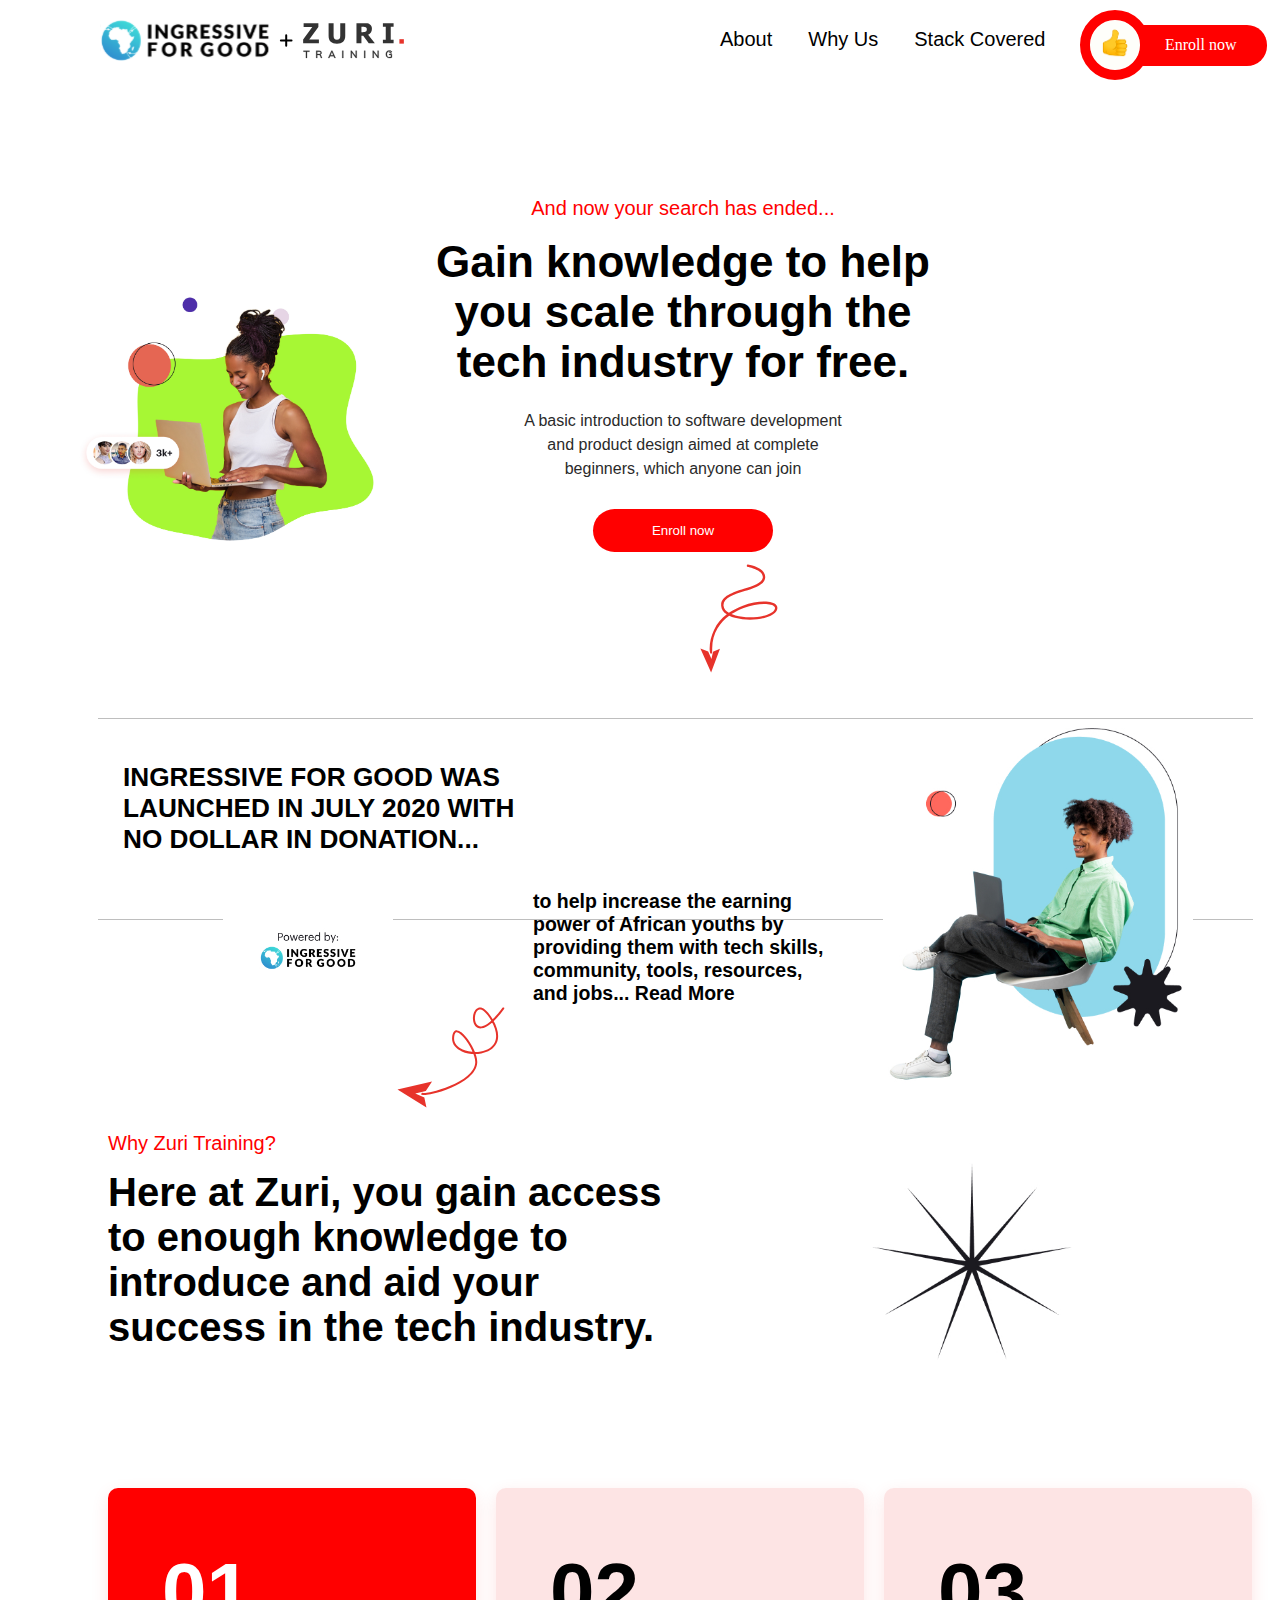
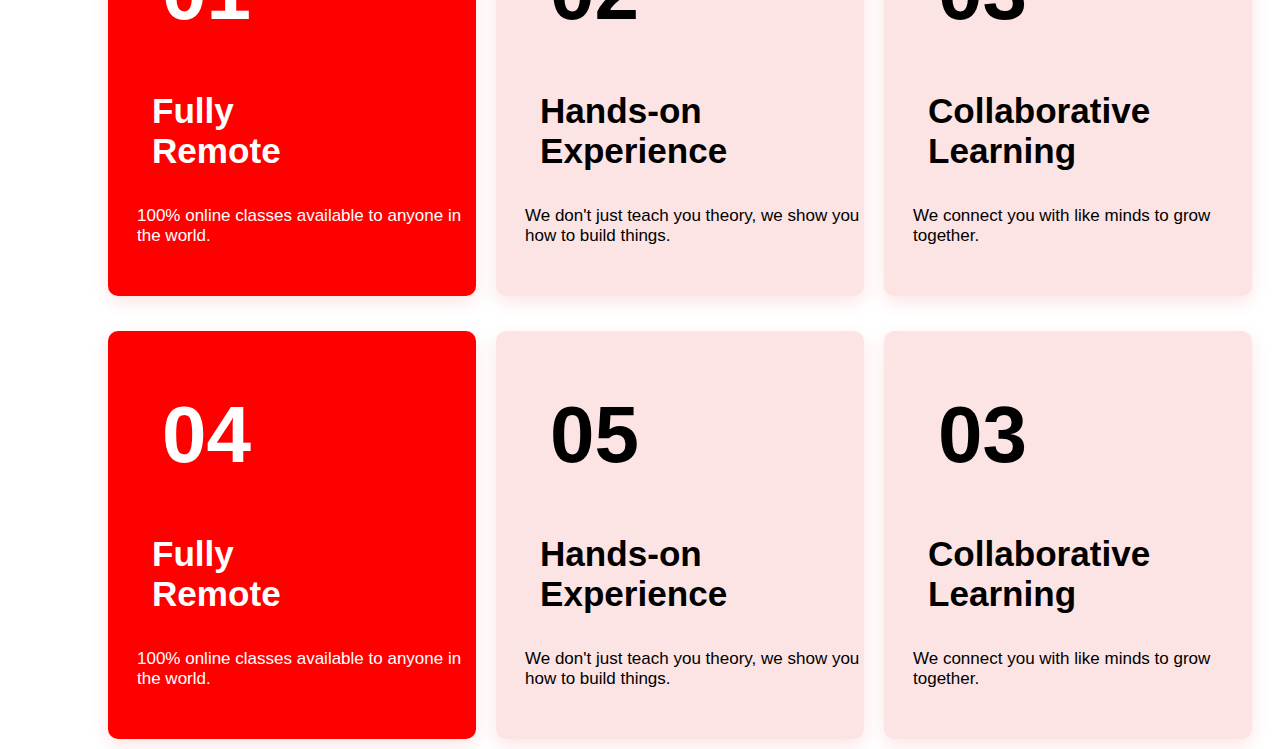
==== training.zuri/index.html @ 0b0f9cb1 "Add files via upload" ====
<!DOCTYPE html>
<html lang="en">
<head>
    <meta charset="UTF-8">
    <meta http-equiv="X-UA-Compatible" content="IE=edge">
    <meta name="viewport" content="width=device-width, initial-scale=1.0">
    <title>Zuri trainning website</title>



    <!-- links -->
    <link rel="stylesheet" href="./css/desktop/header.css">
    <link rel="stylesheet" href="./css/desktop/landing_page.css">
    <link rel="stylesheet" href="./css/desktop/section_intro.css">

</head>
<body>


    <div class="desktop">
        <div class="myheader">
            <div class="left_content">
                <img src="./assets/logo.svg" alt="" srcset="">
            </div>
            <div class="center_content">
                <a href="#">About</a>
                <a href="#">Why Us</a>
                <a href="#">Stack Covered</a>
                <a href="#">FAQ's</a>
            </div>
            <div class="rih">
                <div class="thumbs"><img src="./assets/thumbs.png"></div>
                <div class="con"><div class="context"><div class="text"><p>Enroll now</p></div></div></div>
            </div>
        </div>




        <div class="landing_page">
            <div class="layout_one">
                <img src="./assets/1.jpg" alt="">
            </div>
            <div class="layout_two">
                <div class="box">
                    <div class="head">
                        <center><p>And now your search has ended...</p></center>
                    </div>
                    <div class="conten">
                        <center>
                            <h1>Gain knowledge to help you scale through the tech industry for free.</h1>
                        </center>
                    </div>
                    <div class="img_d">

                    </div>
                    <div class="intro">
                        <center>
                            <p>A basic introduction to software development</p>
                            <p>and product design aimed at complete</p>
                            <p>beginners, which anyone can join</p>
                        </center>
                    </div>
                    <div class="button">
                        <center>
                            <button>Enroll now</button>
                        </center>
                        <div class="arror2">
                            <img src="./assets/arror2.svg" alt="" srcset="">
                        </div>
                    </div>
                </div>
            </div>
            <div class="layout_three">
                <img src="./assets/2.jpg" alt="" >
            </div>
        </div>
        
    </div>










    <div class="next_section">

       <div class="mover">
            <div class="container">
                <div class="row">
                    <div class="column sideone">
                        <h1>INGRESSIVE FOR GOOD WAS LAUNCHED IN JULY 2020 WITH NO DOLLAR IN DONATION...</h1>
                    </div>
                    <div class="column sidetwo">
                        <img src="./assets/ingresive.jpg" alt="">
                    </div>
                    <div class="column sidethree">
                        <h2>to help increase the earning power of African youths by providing them with tech skills, community, tools, resources, and jobs... Read More</h2>
                    </div>
                </div>
            </div>
       </div>



       <div class="arrow4">
           <img src="./assets/arrow3.svg" alt="">
       </div>





       <div class="wh">
           <div class="content_left">
               <p>Why Zuri Training?</p>
               <h1>Here at Zuri, you gain access to enough knowledge to introduce and aid your success in the tech industry.</h1>
           </div>
           <div class="content_right">
               <img src="./assets/star.jpg" alt="">
           </div>
       </div>

















       <div class="section_nexy">


        <div class="rows">
            <div class="columns">
               <div class="movee">
                    <div class="main_box object_one">
                        <div class="one">
                            <h1>01</h1>
                        </div>
                        <div class="two">
                            <h3>
                                Fully<br>
                                Remote
                            </h3>
                        </div>
                        <div class="four">
                            <p>
                                100% online classes available to anyone in the world.
                            </p>
                        </div>
                    </div>
               </div>
            </div>

            <div class="columns">
                <div class="movee2">
                    <div class="main_box">
                        <div class="one rest">
                            <h1>02</h1>
                        </div>
                        <div class="two rest">
                            <h3>
                                Hands-on<br>
                                Experience
                            </h3>
                        </div>
                        <div class="four rest">
                            <p>
                                We don't just teach you theory, we show you how to build things.
                            </p>
                        </div>
                    </div>
               </div>
            </div>

            <div class="columns">
                <div class="movee3">
                    <div class="main_box">
                        <div class="one rest">
                            <h1>03</h1>
                        </div>
                        <div class="two rest">
                            <h3>
                                Collaborative<br>
                                Learning
                            </h3>
                        </div>
                        <div class="four rest">
                            <p>
                                We connect you with like minds to grow together.
                            </p>
                        </div>
                        
                    </div>
               </div>
            </div>
        </div>


       
        <div class="rows">
            <div class="columns">
               <div class="movee">
                    <div class="main_box object_one">
                        <div class="one">
                            <h1>04</h1>
                        </div>
                        <div class="two">
                            <h3>
                                Fully<br>
                                Remote
                            </h3>
                        </div>
                        <div class="four">
                            <p>
                                100% online classes available to anyone in the world.
                            </p>
                        </div>
                    </div>
               </div>
            </div>

            <div class="columns">
                <div class="movee2">
                    <div class="main_box">
                        <div class="one rest">
                            <h1>05</h1>
                        </div>
                        <div class="two rest">
                            <h3>
                                Hands-on<br>
                                Experience
                            </h3>
                        </div>
                        <div class="four rest">
                            <p>
                                We don't just teach you theory, we show you how to build things.
                            </p>
                        </div>
                    </div>
               </div>
            </div>

            <div class="columns">
                <div class="movee3">
                    <div class="main_box">
                        <div class="one rest">
                            <h1>03</h1>
                        </div>
                        <div class="two rest">
                            <h3>
                                Collaborative<br>
                                Learning
                            </h3>
                        </div>
                        <div class="four rest">
                            <p>
                                We connect you with like minds to grow together.
                            </p>
                        </div>
                        
                    </div>
               </div>
            </div>
        </div>
        

















       </div>

















    </div>









    
</body>
</html>
---- training.zuri/css/desktop/header.css ----
.myheader{
    position: fixed;
    top:0;
    right:0;
    left:0;background-color:white;
    height:100px;
}

.left_content{
    float:left;
    padding-left:100px;
    padding-top:20px;
}


.center_content{
    float:left;
    padding-left:300px;
    padding-top:28px;
    color: black;
}
.center_content a{
    padding:5px 16px;
    font-size:20px;
    text-decoration:none;
    font-family: san;
    color:black;
    font-family: -apple-system, BlinkMacSystemFont, 'Segoe UI', Roboto, Oxygen, Ubuntu, Cantarell, 'Open Sans', 'Helvetica Neue', sans-serif;

}





.rih{
    position: absolute;
    width:200px;
    right:0;
    background-color:white;
    height:70px;
}


.thumbs{
    position: absolute;
    top:10px;
}
.thumbs img{
    width:50px;
    border:10px solid red;
    border-radius:100px;
}


.con{
    position: absolute;
    right:13px;
    top:25px;
}

.context{
    padding:2px;
    line-height:0;
    height:37px;
    width:120px;
    color:white;
    background-color:red;
    border-bottom-right-radius:20px;
    border-top-right-radius:20px;
}

.text{
    padding-left:20px;
    padding-top:2px;
}
---- training.zuri/css/desktop/landing_page.css ----
.landing_page{
    padding-top:80px;
}

.layout_one{
    float:left;
    padding-left:70px;
    padding-top:190px;
}
.layout_one img{
    width:340px;
}





.layout_two{
    float:left;
    padding-top:100px;
    font-family: -apple-system, BlinkMacSystemFont, 'Segoe UI', Roboto, Oxygen, Ubuntu, Cantarell, 'Open Sans', 'Helvetica Neue', sans-serif;

    line-height:8px;

}
.box{
    width:530px;
    height: 350px;
}
.box .head{
    font-size:20px;
    color:red;
    line-height:0;
}
.box .conten{
    font-size:22px;
    line-height: normal;
}

.box .intro{
    font-size:16px;color:rgb(42, 42, 42);
    font-weight:500;
}


.box .button{
    padding-top:20px;
}

.box button{
    padding:14px;
    border:none;
    color:white;
    border-radius:40px;
    background-color:red;
    width:180px;
}
.box .arror2{
    padding-left:280px;
    padding-top:12px;
}
.box .arror2 img{
    width:80px;
}

















.layout_three{
    float:right;
    padding-top:170px;
    padding-right:79px;
}
.layout_three img{
    width:310px;
}






































.mover{
    padding-top:630px;
    padding-left:90px;
}

.container{
    width:95%;
    height:160px;
    background-color:white;
    border-top:1px solid rgba(128, 128, 128, 0.508);
    border-bottom:1px solid rgba(128, 128, 128, 0.508);
    padding:20px;
    font-family: -apple-system, BlinkMacSystemFont, 'Segoe UI', Roboto, Oxygen, Ubuntu, Cantarell, 'Open Sans', 'Helvetica Neue', sans-serif;

}



.row{

}


.column{
    width:400px;
    height:120px;
    float:left;
    margin:5px;
    background-color:transparent;
}
.sideone{
    font-size:13.10px;
}

.sidetwo img{
    width:170px;
    padding-left:100px;
}

.sidethree{
    width:300px;
    font-size:13px;
    writing-mode:horizontal-tb;
    font-weight:100;
}




.arrow4{
    padding-left:370px;
    padding-top:20px;
}




.wh{

}





.content_left{
    float: left;
    width:600px;
    padding-left:100px;
    font-family: -apple-system, BlinkMacSystemFont, 'Segoe UI', Roboto, Oxygen, Ubuntu, Cantarell, 'Open Sans', 'Helvetica Neue', sans-serif;
    font-size:20px;
}
.content_left p{
    color:red;
    line-height:0;
}

.content_right{
    float:right;
    padding-right:200px;
    padding-top:40px;
}
.content_right img{
    width:200px;
}
---- training.zuri/css/desktop/section_intro.css ----
.section_nexy{
    padding-top:100px;
}


.rows{
    padding-top:240px;
    padding-left:90px;
}

.columns{
    float:left;
    font-family: -apple-system, BlinkMacSystemFont, 'Segoe UI', Roboto, Oxygen, Ubuntu, Cantarell, 'Open Sans', 'Helvetica Neue', sans-serif;
}
.main_box{
    width:360px;
    height:400px;
    background-color:rgb(253, 228, 228);
    box-shadow:0px 6px 18px 0px rgba(239, 8, 8, 0.109);
    border-radius:10px;
    margin: 10px;
    padding:4px;
}


.movee{
    padding-top:15px;
}
.object_one{
    background-color:red;
}
.movee:hover{
    padding-top:0px;
    animation:movers 0.5s;
}

.movee2{
    padding-top:15px;
}
.movee2:hover{
    padding-top:0px;
    animation:movers 0.5s;
}
.movee3{
    padding-top:15px;
}
.movee3:hover{
    padding-top:0px;
    animation:movers 0.5s;
}

@keyframes movers {
    from{
        padding-top:6px;
    }
    to{
        padding-top:0;
    }
}



.one{
    padding-left:50px;
    padding-top:px;
    font-size:40px;
    font-family: -apple-system, BlinkMacSystemFont, 'Segoe UI', Roboto, Oxygen, Ubuntu, Cantarell, 'Open Sans', 'Helvetica Neue', sans-serif;
    color:white;
}

.two{
    font-size:30px;
    color:white;
    padding-left:40px;
}


.four{
    color:white;
    padding-left:25px;
    font-size:17px;
}


.rest{
    color:black;
}
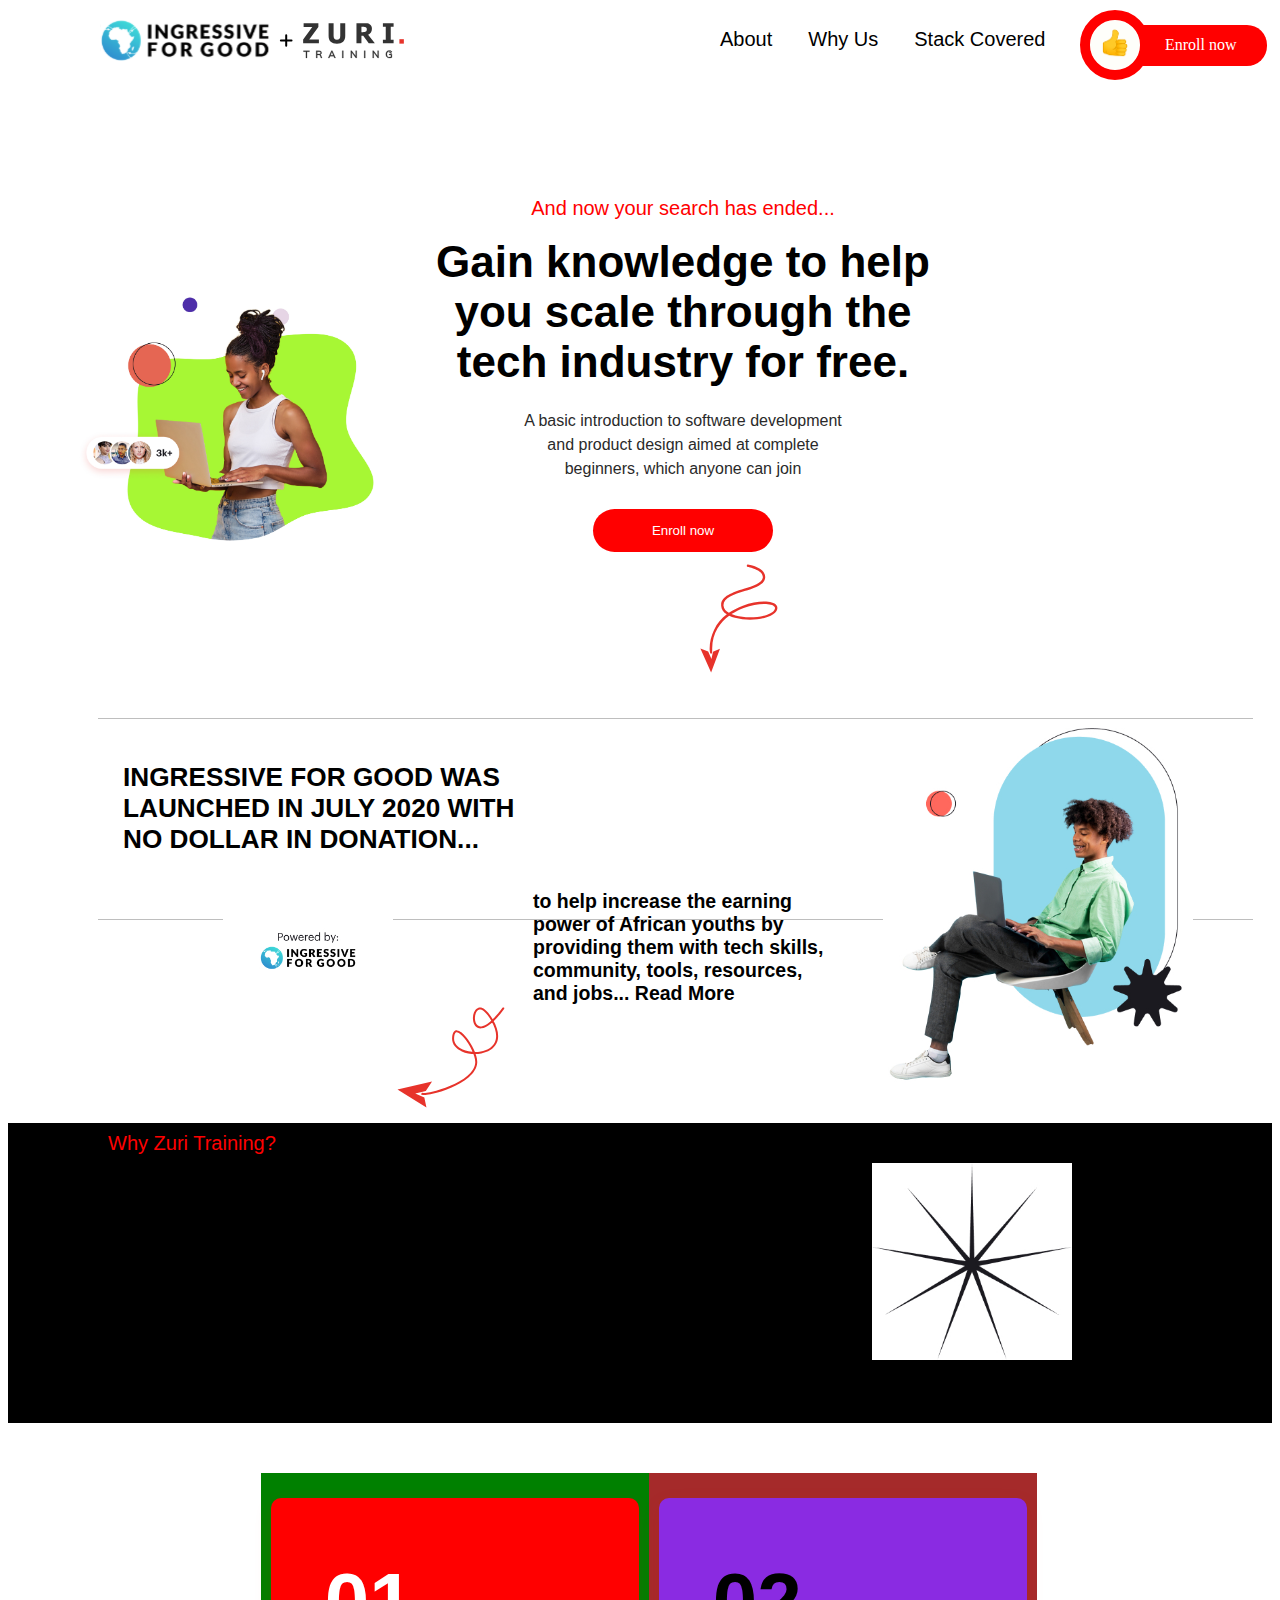
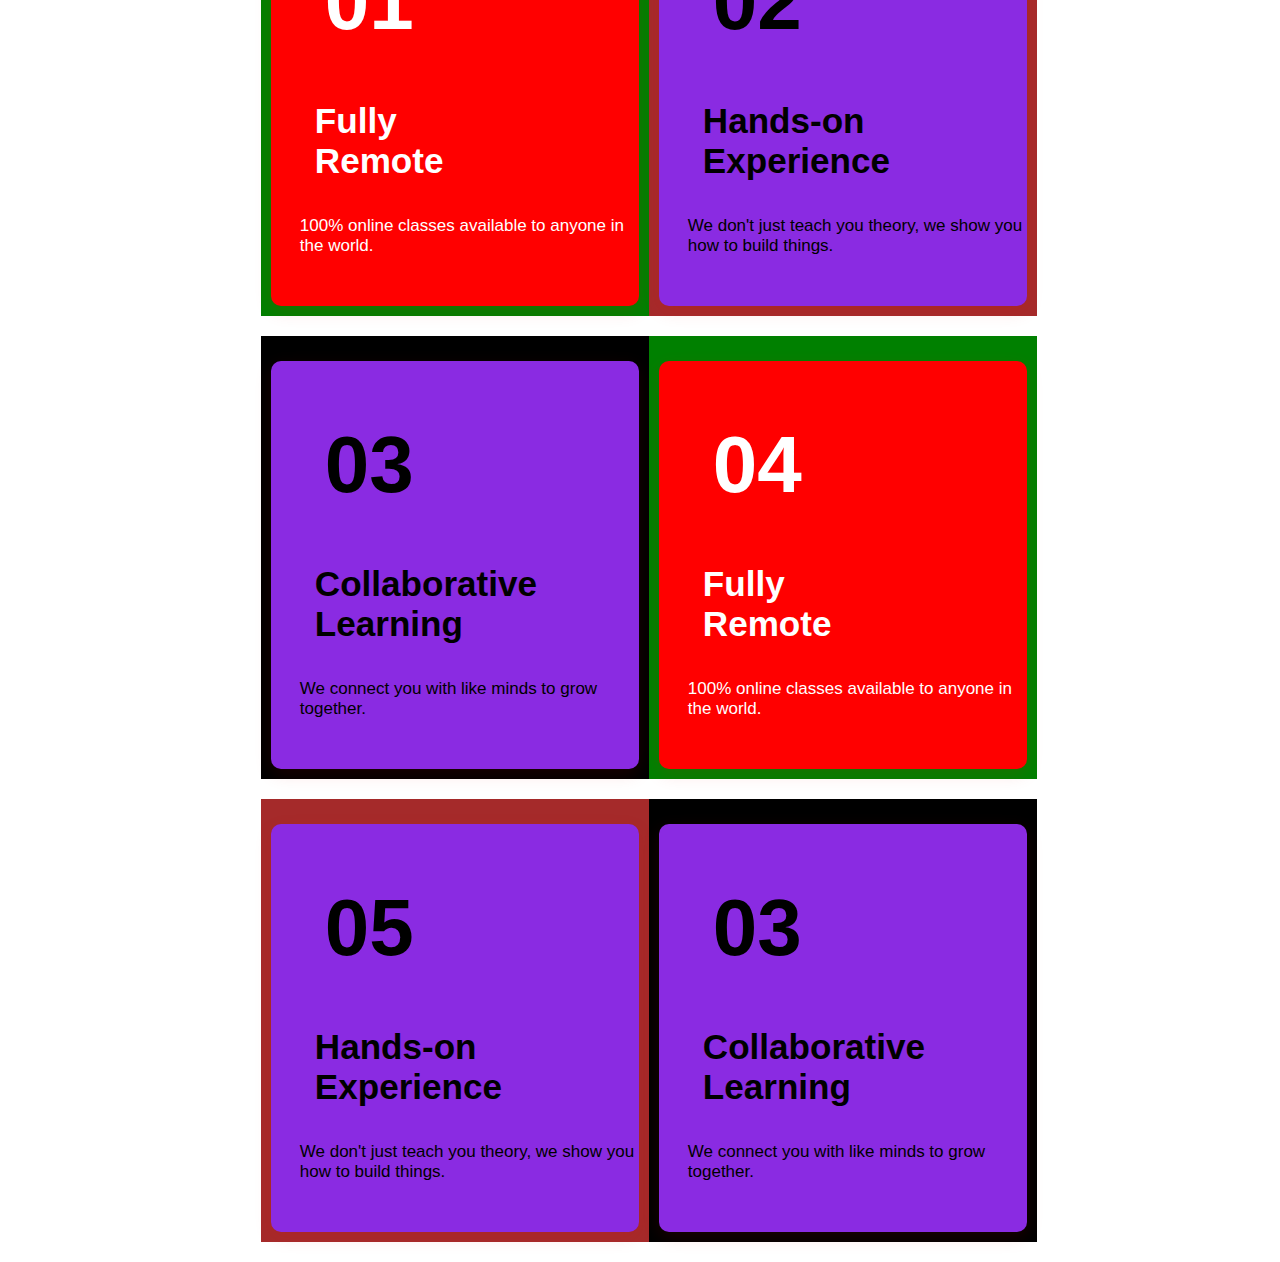
==== commit 7730e85f: "initial commit" ====
--- a/training.zuri/index.html
+++ b/training.zuri/index.html
@@ -141,12 +141,13 @@
 
 
 
-       <div class="section_nexy">
-
-
-        <div class="rows">
-            <div class="columns">
-               <div class="movee">
+       <section>
+
+
+        <!-- <div class="first> -->
+           <div class="columns">
+        
+             <div class="movee">
                     <div class="main_box object_one">
                         <div class="one">
                             <h1>01</h1>
@@ -164,9 +165,9 @@
                         </div>
                     </div>
                </div>
-            </div>
-
-            <div class="columns">
+            <!-- </div> -->
+
+            <!-- <div class="columns"> -->
                 <div class="movee2">
                     <div class="main_box">
                         <div class="one rest">
@@ -185,8 +186,11 @@
                         </div>
                     </div>
                </div>
-            </div>
-
+            <!-- </div> -->
+            
+        </div>
+        
+        
             <div class="columns">
                 <div class="movee3">
                     <div class="main_box">
@@ -207,13 +211,13 @@
                         
                     </div>
                </div>
-            </div>
-        </div>
+            <!-- </div> -->
+        <!-- </div> -->
 
 
        
-        <div class="rows">
-            <div class="columns">
+        <!-- <div class="rows"> -->
+            <!-- <div class="columns"> -->
                <div class="movee">
                     <div class="main_box object_one">
                         <div class="one">
@@ -253,9 +257,9 @@
                         </div>
                     </div>
                </div>
-            </div>
-
-            <div class="columns">
+            <!-- </div> -->
+
+            <!-- <div class="columns"> -->
                 <div class="movee3">
                     <div class="main_box">
                         <div class="one rest">
@@ -276,44 +280,45 @@
                     </div>
                </div>
             </div>
-        </div>
-        
-
-
-
-
-
-
-
-
-
-
-
-
-
-
-
-
-
-       </div>
-
-
-
-
-
-
-
-
-
-
-
-
-
-
-
-
-
-    </div>
+        <!-- </div> -->
+        
+
+
+
+
+
+
+
+
+
+
+
+
+
+
+
+
+
+       <!-- </div> -->
+       </section>
+
+
+
+
+
+
+
+
+
+
+
+
+
+
+
+
+
+    <!-- </div> -->
 
 
 
--- a/training.zuri/css/desktop/landing_page.css
+++ b/training.zuri/css/desktop/landing_page.css
@@ -196,7 +196,10 @@
 
 
 .wh{
-
+width: 100%;
+height: 300px;
+margin-bottom: 50px;
+background-color: black;
 }
 
 
--- a/training.zuri/css/desktop/section_intro.css
+++ b/training.zuri/css/desktop/section_intro.css
@@ -12,24 +12,31 @@
 
 
 
-.section_nexy{
+.section{
     padding-top:100px;
+    background-color: brown;
 }
 
 
-.rows{
+/* .rows{
     padding-top:240px;
     padding-left:90px;
-}
+    background-color: blue;
+} */
 
 .columns{
-    float:left;
+    /* float:left; */
+    display: flex;
+    width: 60%;
+    margin: 20px auto;
+    background-color: aqua;
     font-family: -apple-system, BlinkMacSystemFont, 'Segoe UI', Roboto, Oxygen, Ubuntu, Cantarell, 'Open Sans', 'Helvetica Neue', sans-serif;
 }
 .main_box{
     width:360px;
     height:400px;
-    background-color:rgb(253, 228, 228);
+    /* background-color:rgb(253, 228, 228); */
+    background-color: blueviolet;
     box-shadow:0px 6px 18px 0px rgba(239, 8, 8, 0.109);
     border-radius:10px;
     margin: 10px;
@@ -39,6 +46,7 @@
 
 .movee{
     padding-top:15px;
+    background-color: green;
 }
 .object_one{
     background-color:red;
@@ -50,6 +58,7 @@
 
 .movee2{
     padding-top:15px;
+    background-color: brown;
 }
 .movee2:hover{
     padding-top:0px;
@@ -57,6 +66,7 @@
 }
 .movee3{
     padding-top:15px;
+    background-color: black;
 }
 .movee3:hover{
     padding-top:0px;
